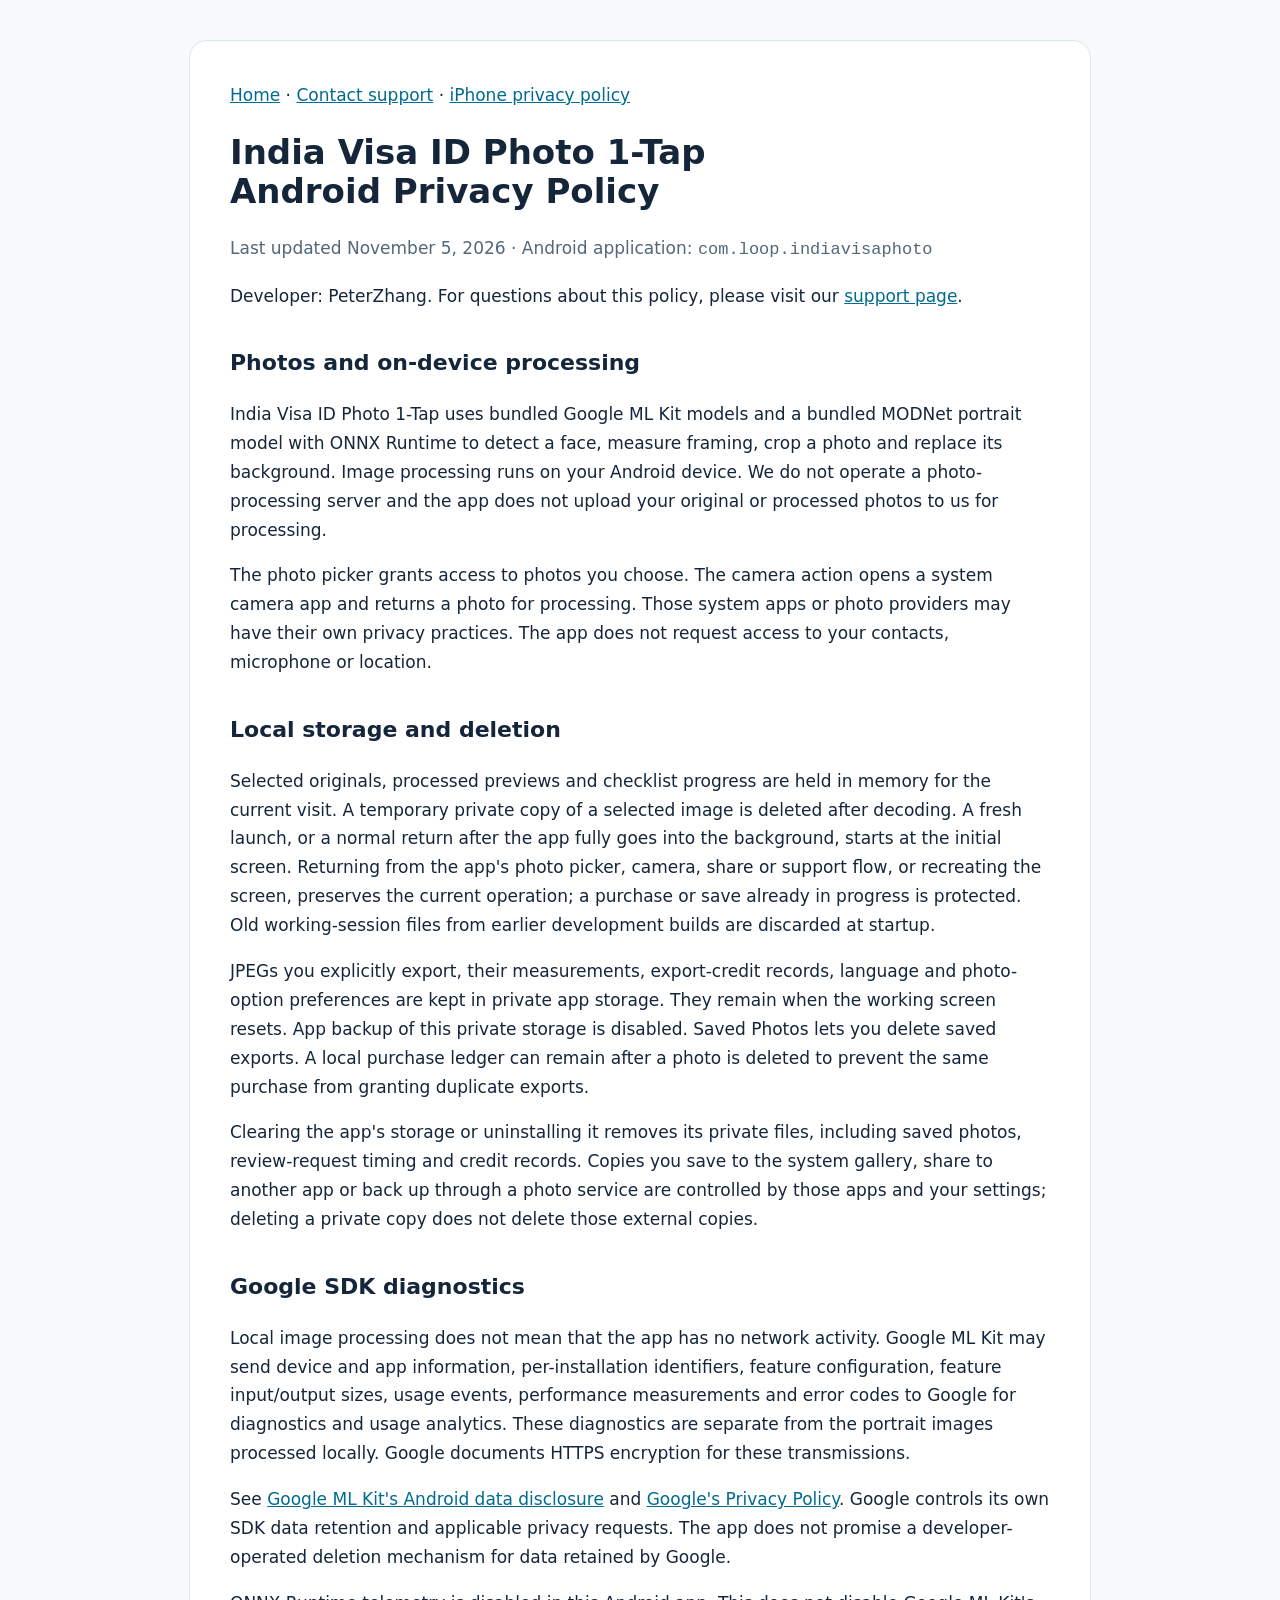
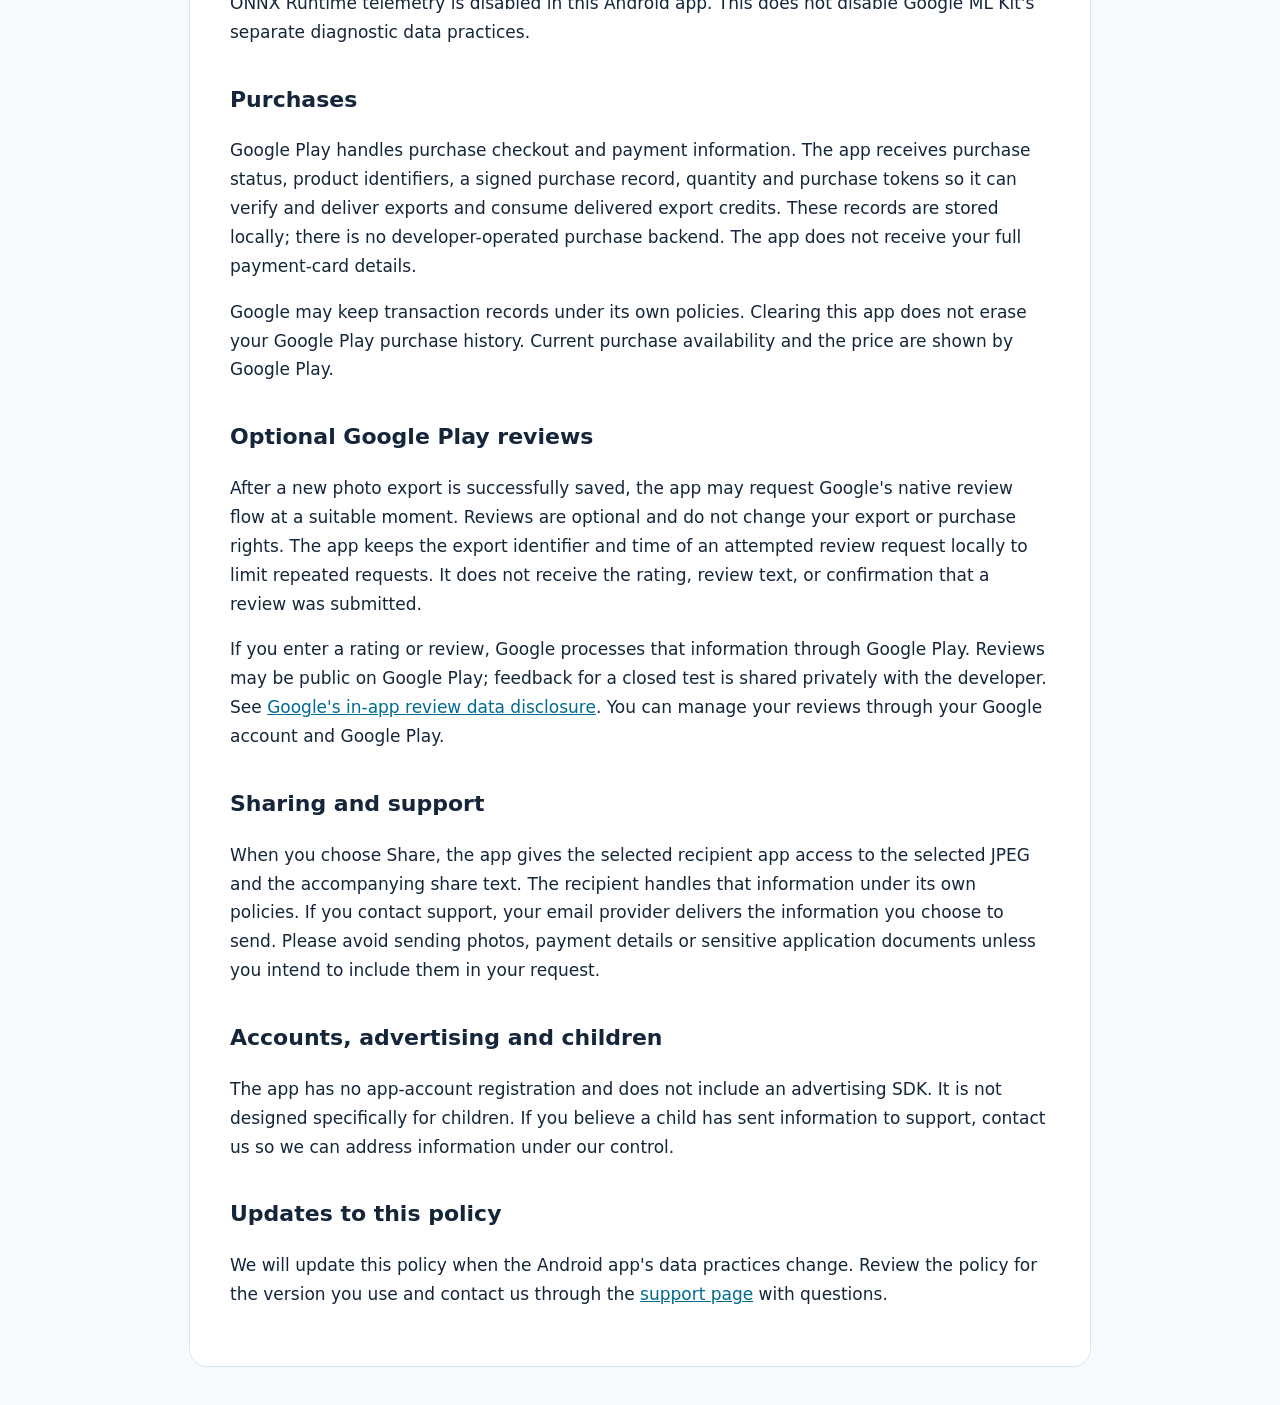
==== privacy-android.html @ 03cf60d7 "Publish localized support and current Android privacy policy" ====
<!doctype html>
<html lang="en">
<head>
<meta charset="utf-8">
<meta name="viewport" content="width=device-width,initial-scale=1">
<title>Android Privacy Policy | India Visa ID Photo 1-Tap</title>
<meta name="description" content="Android privacy policy for India Visa ID Photo 1-Tap: local photo processing, saved exports, SDK diagnostics, purchases and optional reviews.">
<style>
body{font:17px/1.7 system-ui,sans-serif;color:#15263b;background:#f7fafc;margin:0;padding:40px 24px}main{max-width:820px;margin:auto;background:white;padding:40px;border:1px solid #d9e5ed;border-radius:18px}h1{line-height:1.15}h2{font-size:22px;margin-top:34px}a{color:#006b91}.muted{color:#526779}code{overflow-wrap:anywhere}@media(max-width:600px){body{padding:16px}main{padding:24px}}
</style>
</head>
<body><main>
<nav aria-label="Related pages"><a href="/">Home</a> · <a href="/support.html#en">Contact support</a> · <a href="/privacy.html">iPhone privacy policy</a></nav>
<h1>India Visa ID Photo 1-Tap<br>Android Privacy Policy</h1>
<p class="muted">Last updated November 5, 2026 · Android application: <code>com.loop.indiavisaphoto</code></p>
<p>Developer: PeterZhang. For questions about this policy, please visit our <a href="/support.html#en">support page</a>.</p>
<h2>Photos and on-device processing</h2>
<p>India Visa ID Photo 1-Tap uses bundled Google ML Kit models and a bundled MODNet portrait model with ONNX Runtime to detect a face, measure framing, crop a photo and replace its background. Image processing runs on your Android device. We do not operate a photo-processing server and the app does not upload your original or processed photos to us for processing.</p>
<p>The photo picker grants access to photos you choose. The camera action opens a system camera app and returns a photo for processing. Those system apps or photo providers may have their own privacy practices. The app does not request access to your contacts, microphone or location.</p>
<h2>Local storage and deletion</h2>
<p>Selected originals, processed previews and checklist progress are held in memory for the current visit. A temporary private copy of a selected image is deleted after decoding. A fresh launch, or a normal return after the app fully goes into the background, starts at the initial screen. Returning from the app's photo picker, camera, share or support flow, or recreating the screen, preserves the current operation; a purchase or save already in progress is protected. Old working-session files from earlier development builds are discarded at startup.</p>
<p>JPEGs you explicitly export, their measurements, export-credit records, language and photo-option preferences are kept in private app storage. They remain when the working screen resets. App backup of this private storage is disabled. Saved Photos lets you delete saved exports. A local purchase ledger can remain after a photo is deleted to prevent the same purchase from granting duplicate exports.</p>
<p>Clearing the app's storage or uninstalling it removes its private files, including saved photos, review-request timing and credit records. Copies you save to the system gallery, share to another app or back up through a photo service are controlled by those apps and your settings; deleting a private copy does not delete those external copies.</p>
<h2>Google SDK diagnostics</h2>
<p>Local image processing does not mean that the app has no network activity. Google ML Kit may send device and app information, per-installation identifiers, feature configuration, feature input/output sizes, usage events, performance measurements and error codes to Google for diagnostics and usage analytics. These diagnostics are separate from the portrait images processed locally. Google documents HTTPS encryption for these transmissions.</p>
<p>See <a href="https://developers.google.com/ml-kit/android-data-disclosure">Google ML Kit's Android data disclosure</a> and <a href="https://policies.google.com/privacy">Google's Privacy Policy</a>. Google controls its own SDK data retention and applicable privacy requests. The app does not promise a developer-operated deletion mechanism for data retained by Google.</p>
<p>ONNX Runtime telemetry is disabled in this Android app. This does not disable Google ML Kit's separate diagnostic data practices.</p>
<h2>Purchases</h2>
<p>Google Play handles purchase checkout and payment information. The app receives purchase status, product identifiers, a signed purchase record, quantity and purchase tokens so it can verify and deliver exports and consume delivered export credits. These records are stored locally; there is no developer-operated purchase backend. The app does not receive your full payment-card details.</p>
<p>Google may keep transaction records under its own policies. Clearing this app does not erase your Google Play purchase history. Current purchase availability and the price are shown by Google Play.</p>
<h2>Optional Google Play reviews</h2>
<p>After a new photo export is successfully saved, the app may request Google's native review flow at a suitable moment. Reviews are optional and do not change your export or purchase rights. The app keeps the export identifier and time of an attempted review request locally to limit repeated requests. It does not receive the rating, review text, or confirmation that a review was submitted.</p>
<p>If you enter a rating or review, Google processes that information through Google Play. Reviews may be public on Google Play; feedback for a closed test is shared privately with the developer. See <a href="https://developer.android.com/guide/playcore/in-app-review#data-safety">Google's in-app review data disclosure</a>. You can manage your reviews through your Google account and Google Play.</p>
<h2>Sharing and support</h2>
<p>When you choose Share, the app gives the selected recipient app access to the selected JPEG and the accompanying share text. The recipient handles that information under its own policies. If you contact support, your email provider delivers the information you choose to send. Please avoid sending photos, payment details or sensitive application documents unless you intend to include them in your request.</p>
<h2>Accounts, advertising and children</h2>
<p>The app has no app-account registration and does not include an advertising SDK. It is not designed specifically for children. If you believe a child has sent information to support, contact us so we can address information under our control.</p>
<h2>Updates to this policy</h2>
<p>We will update this policy when the Android app's data practices change. Review the policy for the version you use and contact us through the <a href="/support.html#en">support page</a> with questions.</p>
</main></body></html>
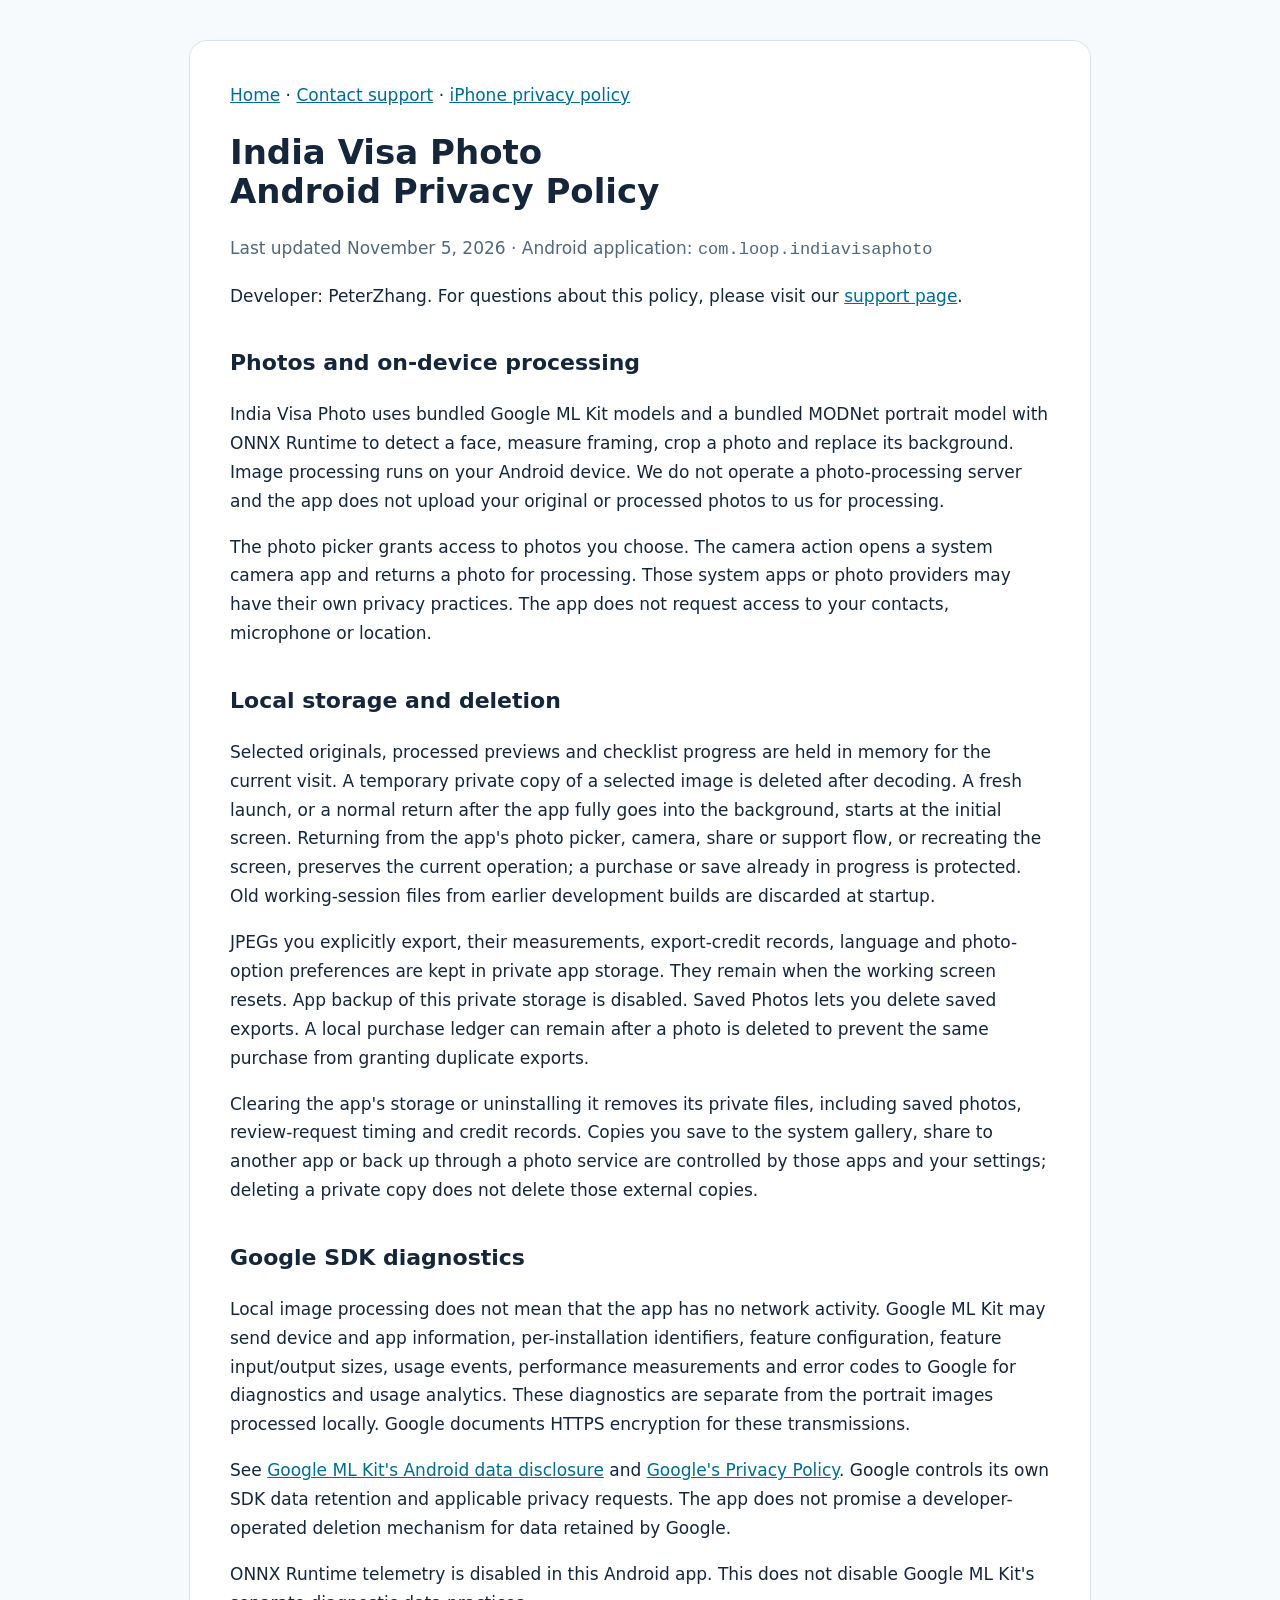
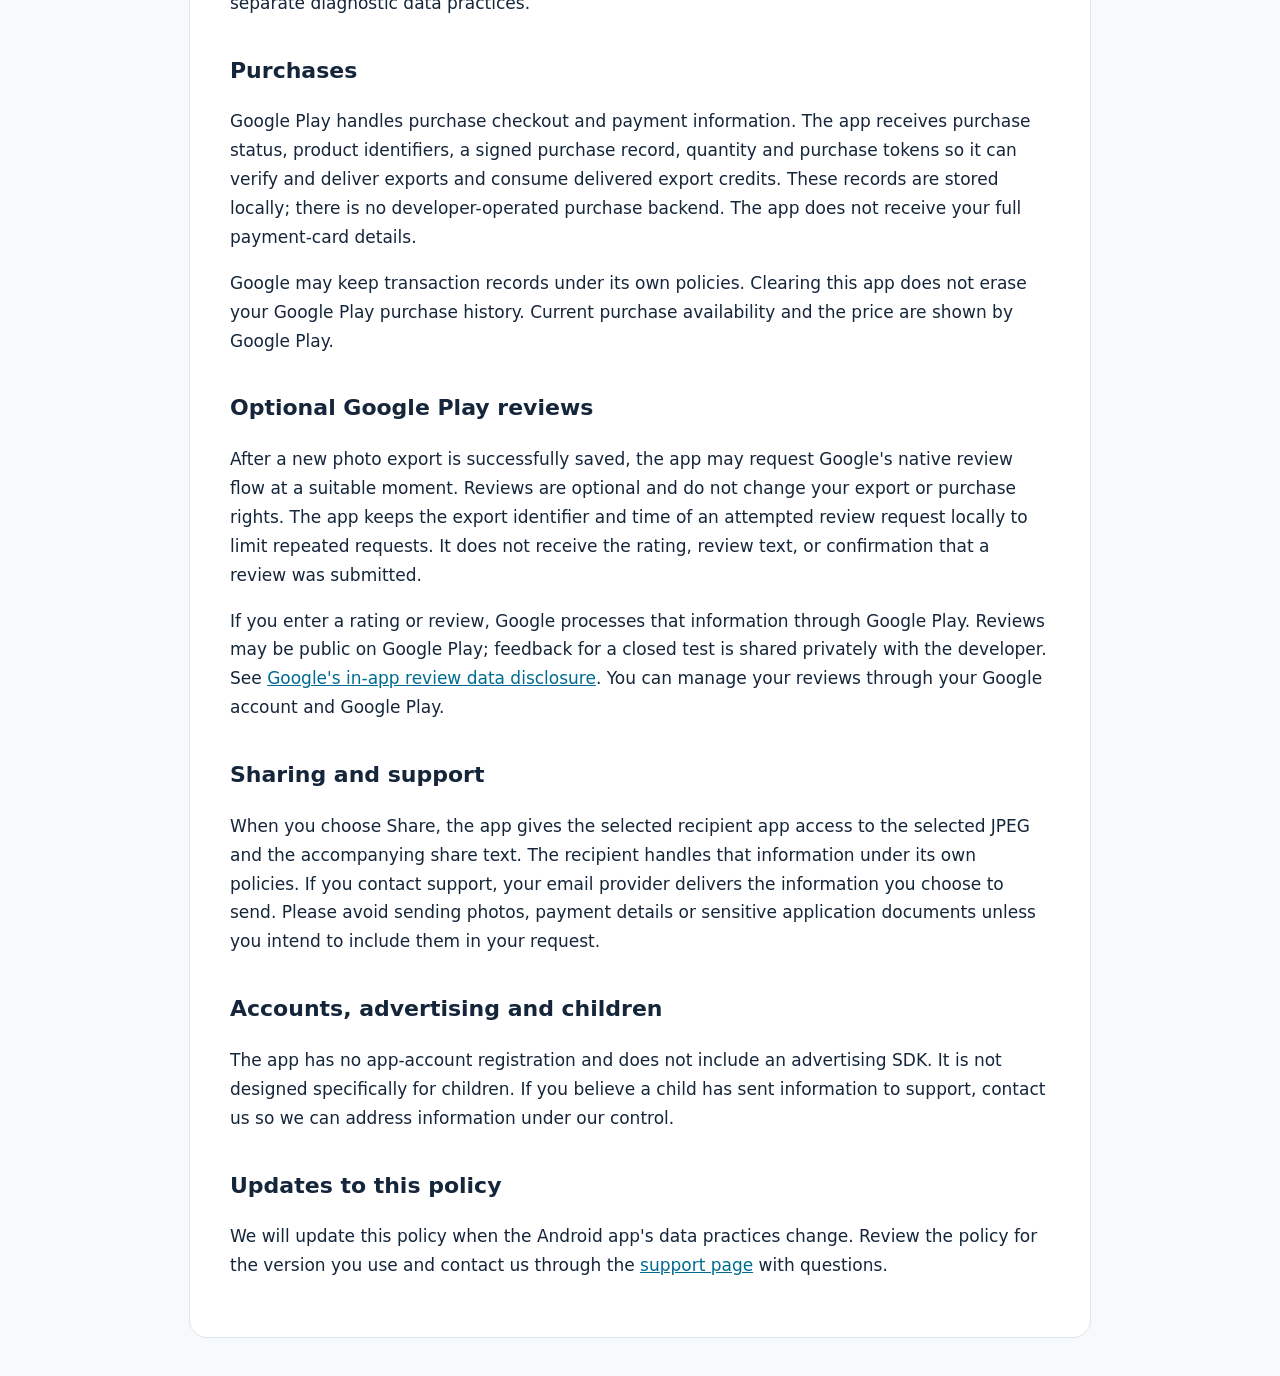
==== commit bf8b0a40: "Use the short India Visa Photo website brand" ====
--- a/privacy-android.html
+++ b/privacy-android.html
@@ -3,19 +3,19 @@
 <head>
 <meta charset="utf-8">
 <meta name="viewport" content="width=device-width,initial-scale=1">
-<title>Android Privacy Policy | India Visa ID Photo 1-Tap</title>
-<meta name="description" content="Android privacy policy for India Visa ID Photo 1-Tap: local photo processing, saved exports, SDK diagnostics, purchases and optional reviews.">
+<title>Android Privacy Policy | India Visa Photo</title>
+<meta name="description" content="Android privacy policy for India Visa Photo: local photo processing, saved exports, SDK diagnostics, purchases and optional reviews.">
 <style>
 body{font:17px/1.7 system-ui,sans-serif;color:#15263b;background:#f7fafc;margin:0;padding:40px 24px}main{max-width:820px;margin:auto;background:white;padding:40px;border:1px solid #d9e5ed;border-radius:18px}h1{line-height:1.15}h2{font-size:22px;margin-top:34px}a{color:#006b91}.muted{color:#526779}code{overflow-wrap:anywhere}@media(max-width:600px){body{padding:16px}main{padding:24px}}
 </style>
 </head>
 <body><main>
 <nav aria-label="Related pages"><a href="/">Home</a> · <a href="/support.html#en">Contact support</a> · <a href="/privacy.html">iPhone privacy policy</a></nav>
-<h1>India Visa ID Photo 1-Tap<br>Android Privacy Policy</h1>
+<h1>India Visa Photo<br>Android Privacy Policy</h1>
 <p class="muted">Last updated November 5, 2026 · Android application: <code>com.loop.indiavisaphoto</code></p>
 <p>Developer: PeterZhang. For questions about this policy, please visit our <a href="/support.html#en">support page</a>.</p>
 <h2>Photos and on-device processing</h2>
-<p>India Visa ID Photo 1-Tap uses bundled Google ML Kit models and a bundled MODNet portrait model with ONNX Runtime to detect a face, measure framing, crop a photo and replace its background. Image processing runs on your Android device. We do not operate a photo-processing server and the app does not upload your original or processed photos to us for processing.</p>
+<p>India Visa Photo uses bundled Google ML Kit models and a bundled MODNet portrait model with ONNX Runtime to detect a face, measure framing, crop a photo and replace its background. Image processing runs on your Android device. We do not operate a photo-processing server and the app does not upload your original or processed photos to us for processing.</p>
 <p>The photo picker grants access to photos you choose. The camera action opens a system camera app and returns a photo for processing. Those system apps or photo providers may have their own privacy practices. The app does not request access to your contacts, microphone or location.</p>
 <h2>Local storage and deletion</h2>
 <p>Selected originals, processed previews and checklist progress are held in memory for the current visit. A temporary private copy of a selected image is deleted after decoding. A fresh launch, or a normal return after the app fully goes into the background, starts at the initial screen. Returning from the app's photo picker, camera, share or support flow, or recreating the screen, preserves the current operation; a purchase or save already in progress is protected. Old working-session files from earlier development builds are discarded at startup.</p>
